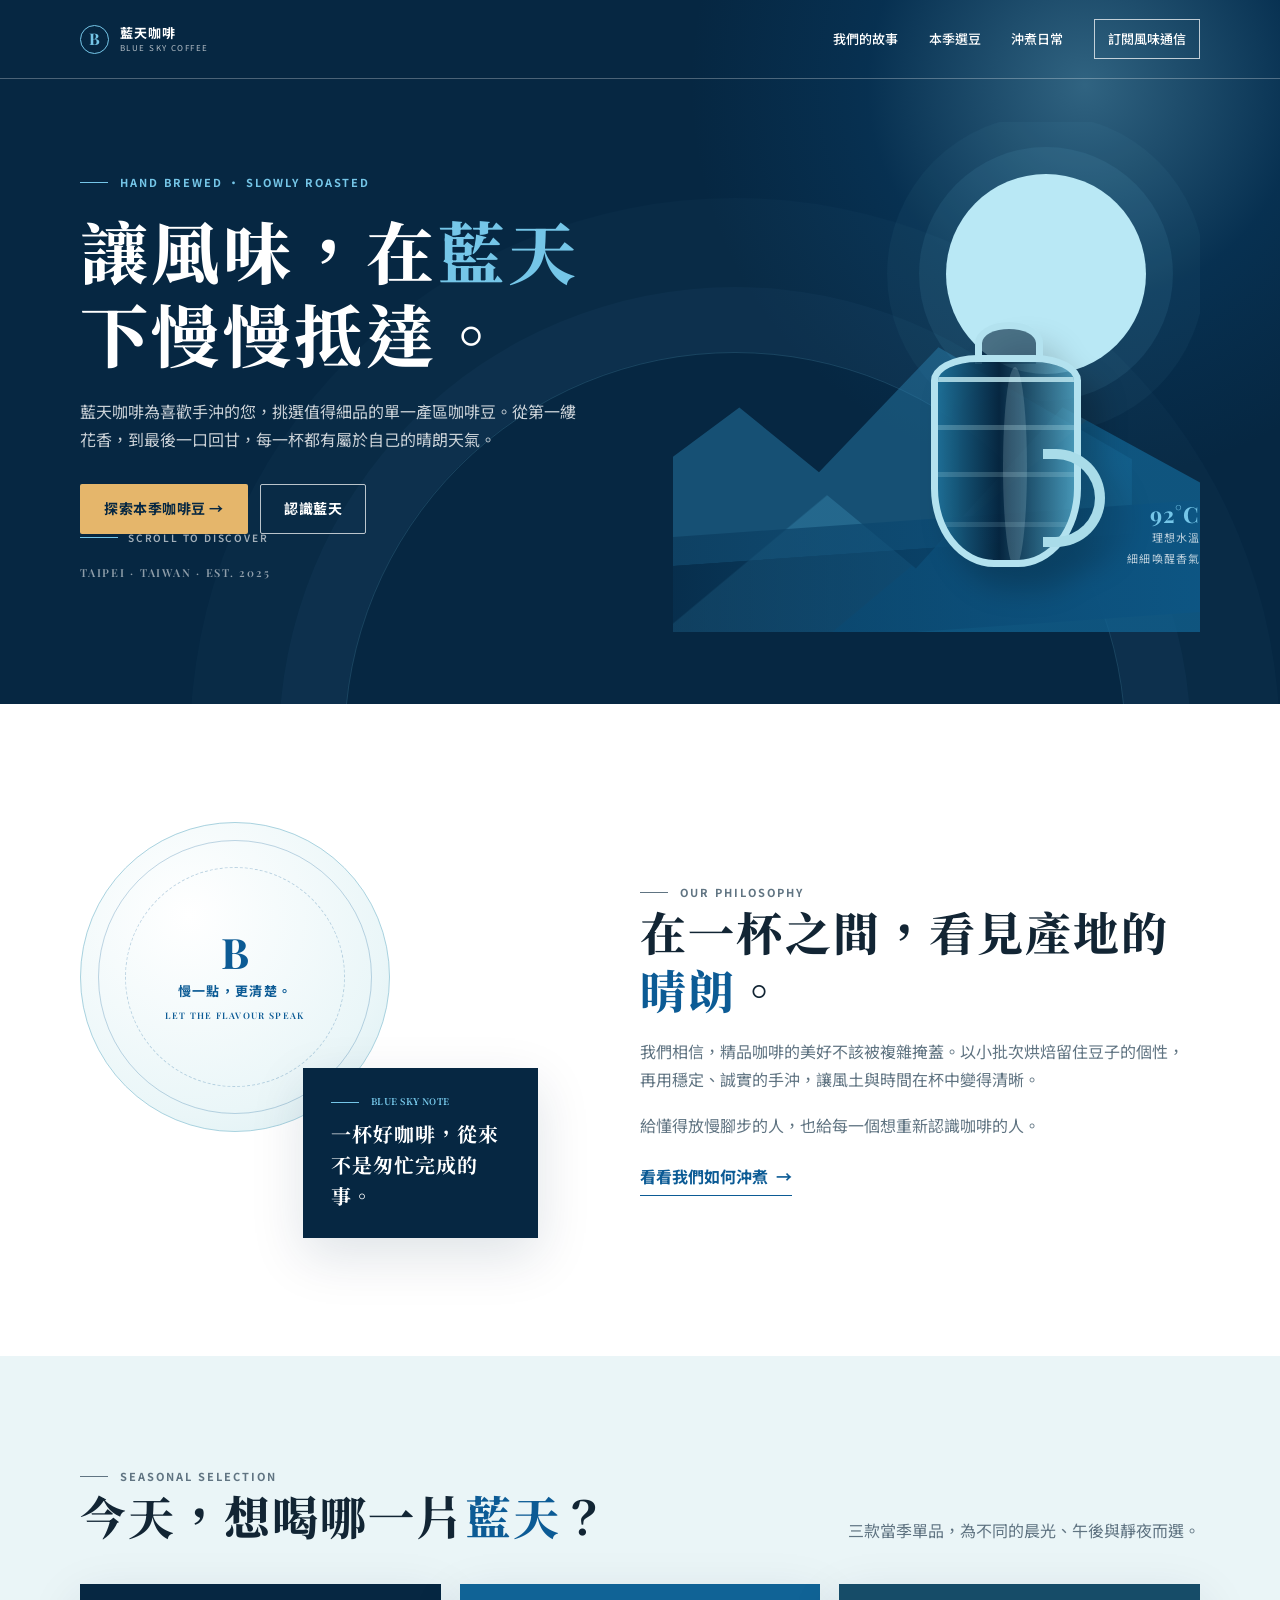
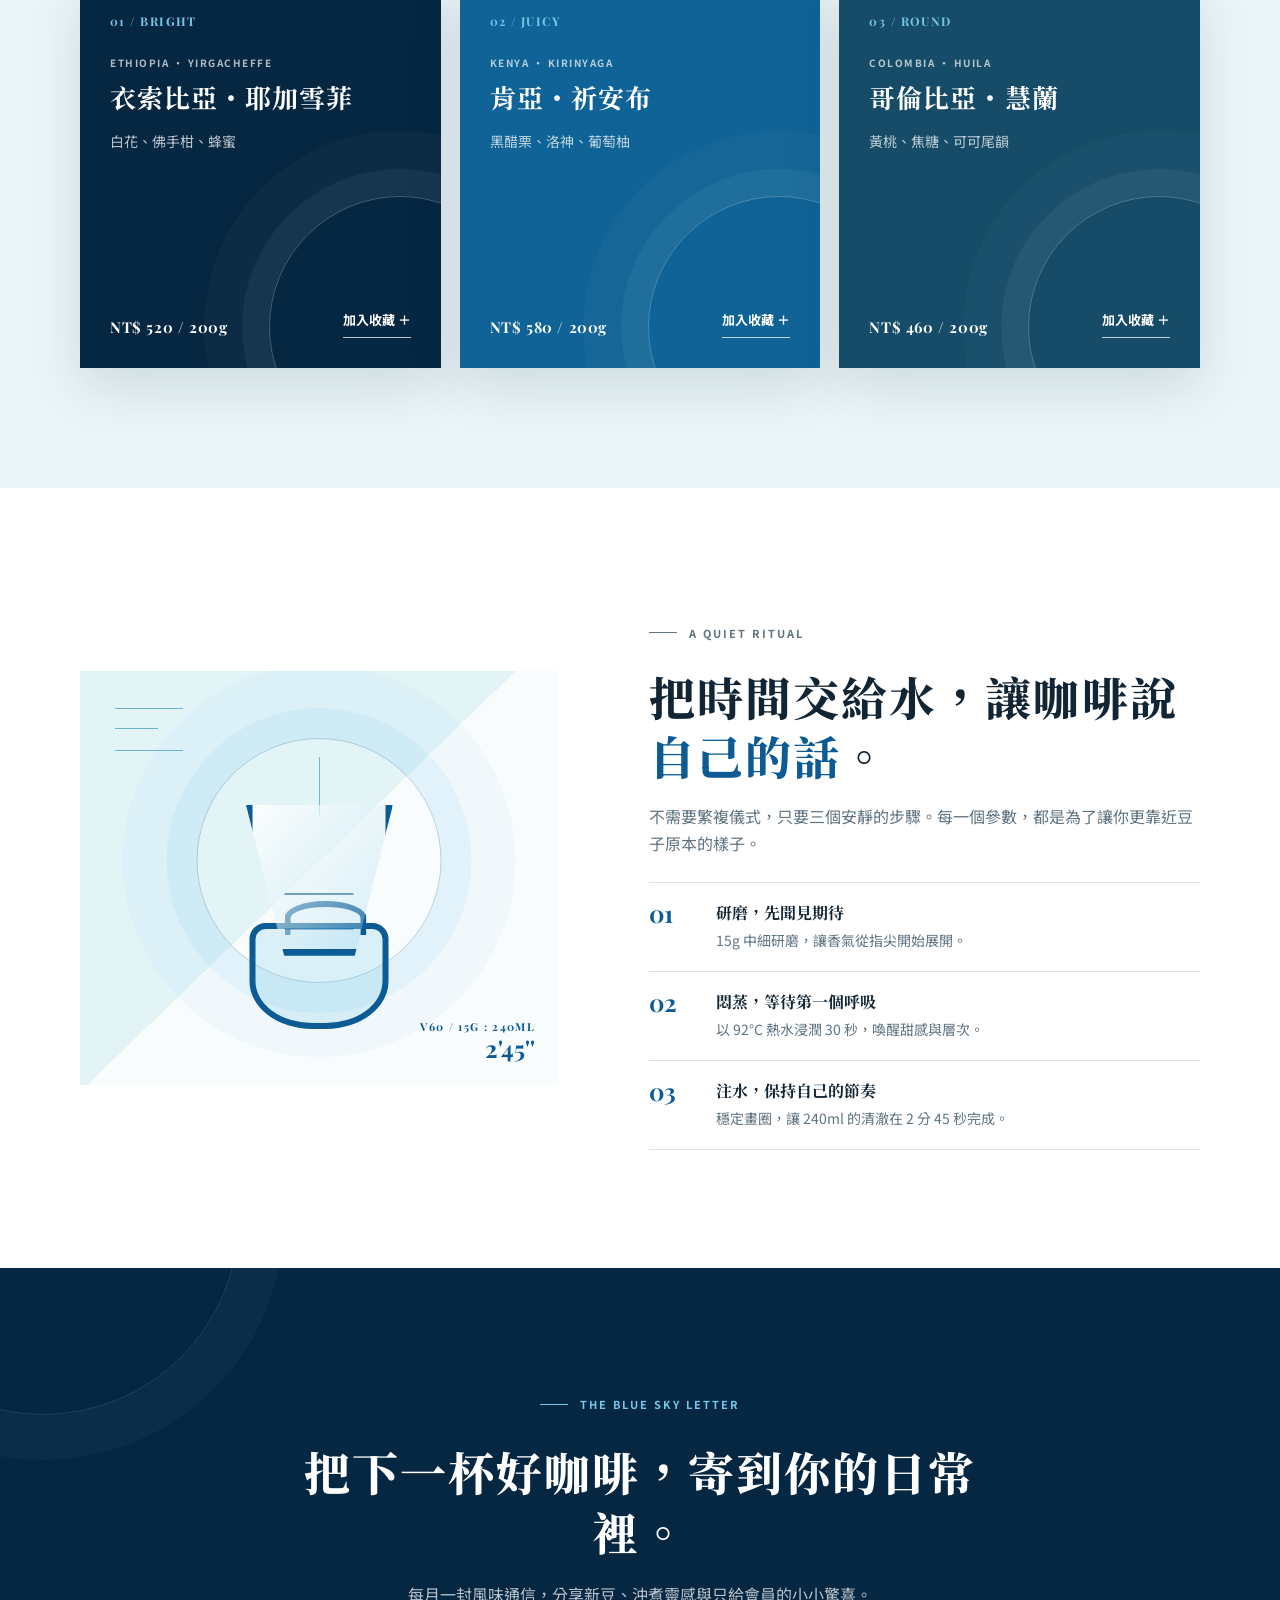
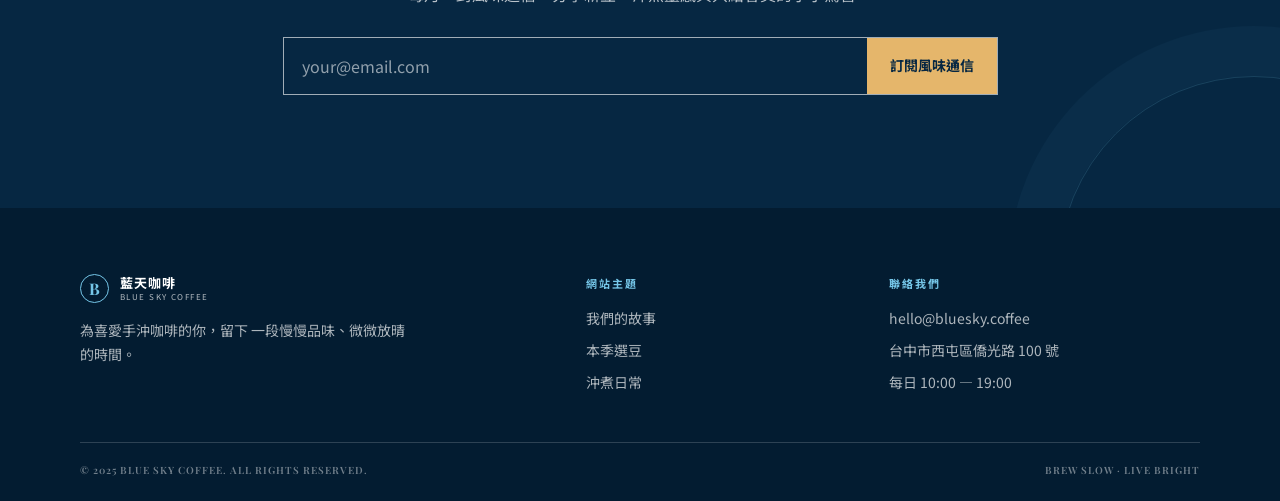
==== onepage/index.html @ 1602712c "Initial commit" ====
<!doctype html>
<html lang="zh-Hant">
<head>
  <meta charset="UTF-8">
  <meta name="viewport" content="width=device-width, initial-scale=1.0">
  <meta name="description" content="藍天咖啡，為手沖咖啡愛好者挑選當季精品咖啡豆，讓每一杯都清澈、明亮、值得細品。">
  <title>藍天咖啡｜讓風味，慢慢抵達</title>
  <link rel="preconnect" href="https://fonts.googleapis.com">
  <link rel="preconnect" href="https://fonts.gstatic.com" crossorigin>
  <link href="https://fonts.googleapis.com/css2?family=Noto+Sans+TC:wght@400;500;600;700&family=Noto+Serif+TC:wght@600;700;800;900&family=Playfair+Display:wght@600;700&display=swap" rel="stylesheet">
  <style>
    :root {
      --navy: #062742;
      --blue: #0c5b95;
      --sky: #75c6e8;
      --mist: #eaf5f7;
      --cream: #fbfaf6;
      --ink: #122534;
      --muted: #607482;
      --line: #d7e4e8;
      --sand: #e5b66b;
      --shadow: 0 18px 50px rgba(6, 39, 66, .13);
    }

    * { box-sizing: border-box; }
    html { scroll-behavior: smooth; }
    body {
      margin: 0;
      color: var(--ink);
      background: var(--cream);
      font: 16px/1.7 "Noto Sans TC", sans-serif;
      -webkit-font-smoothing: antialiased;
    }
    a { color: inherit; text-decoration: none; }
    button, input { font: inherit; }
    button { cursor: pointer; }
    .wrap { width: min(1120px, calc(100% - 48px)); margin: 0 auto; }
    .eyebrow {
      display: flex;
      align-items: center;
      gap: 12px;
      margin: 0 0 18px;
      color: var(--blue);
      font-size: 11px;
      font-weight: 700;
      letter-spacing: .18em;
    }
    .eyebrow::before { width: 28px; height: 1px; background: currentColor; content: ""; }
    .section-title {
      margin: 0;
      font: 800 clamp(30px, 4vw, 46px)/1.28 "Noto Serif TC", serif;
      letter-spacing: .045em;
    }
    .text-blue { color: var(--blue); }
    .button, .outline-link {
      display: inline-flex;
      min-height: 50px;
      align-items: center;
      justify-content: center;
      padding: 10px 23px;
      border: 1px solid transparent;
      border-radius: 2px;
      font-size: 14px;
      font-weight: 700;
      letter-spacing: .04em;
      transition: transform .25s ease, background-color .25s ease, color .25s ease, border-color .25s ease;
    }
    .button:hover, .outline-link:hover { transform: translateY(-2px); }
    .button--sand { color: var(--navy); background: var(--sand); }
    .button--sand:hover { background: #f1cb8b; }
    .button--dark { color: var(--navy); background: #fff; }
    .outline-link { border-color: rgba(255,255,255,.72); color: #fff; }
    .outline-link:hover { color: var(--navy); background: #fff; }
    :focus-visible { outline: 3px solid var(--sky); outline-offset: 4px; }

    /* Header & hero */
    .site-header { position: absolute; z-index: 20; top: 0; left: 0; width: 100%; border-bottom: 1px solid rgba(255,255,255,.28); }
    .nav { min-height: 78px; display: flex; align-items: center; justify-content: space-between; gap: 20px; }
    .brand { display: inline-flex; align-items: center; gap: 11px; color: #fff; }
    .brand-mark { width: 29px; height: 29px; display: grid; place-items: center; border: 1px solid var(--sky); border-radius: 50%; color: var(--sky); font: 700 16px/1 "Playfair Display", serif; }
    .brand-copy { display: grid; line-height: 1.05; }
    .brand-copy strong { font-size: 13px; letter-spacing: .08em; }
    .brand-copy small { margin-top: 4px; font-size: 8px; letter-spacing: .18em; opacity: .7; }
    .nav-links { display: flex; align-items: center; gap: clamp(16px, 2.4vw, 31px); }
    .nav-links a { position: relative; color: #fff; font-size: 13px; font-weight: 500; white-space: nowrap; }
    .nav-links a:not(.nav-cta)::after { position: absolute; right: 0; bottom: -5px; left: auto; width: 0; height: 1px; background: var(--sky); content: ""; transition: width .25s ease; }
    .nav-links a:not(.nav-cta):hover::after { right: auto; left: 0; width: 100%; }
    .nav-links .nav-cta { padding: 8px 13px; border: 1px solid rgba(255,255,255,.72); }
    .nav-links .nav-cta:hover { color: var(--navy); background: #fff; }
    .menu-toggle { display: none; width: 42px; height: 42px; border: 1px solid rgba(255,255,255,.7); color: #fff; background: transparent; font-size: 23px; line-height: 1; }

    .hero { position: relative; min-height: 704px; overflow: hidden; color: #fff; background: var(--navy); isolation: isolate; }
    .hero::before { position: absolute; z-index: -2; top: -320px; right: -210px; width: 810px; height: 810px; border-radius: 50%; background: radial-gradient(circle, rgba(117,198,232,.38), rgba(12,91,149,.18) 38%, transparent 69%); content: ""; }
    .hero::after { position: absolute; z-index: -1; right: 12%; bottom: -430px; width: 780px; height: 780px; border: 1px solid rgba(117,198,232,.18); border-radius: 50%; box-shadow: 0 0 0 65px rgba(117,198,232,.035), 0 0 0 154px rgba(117,198,232,.025); content: ""; }
    .hero-grid { min-height: 704px; display: grid; grid-template-columns: 1.02fr .98fr; gap: 45px; align-items: center; padding: 122px 0 72px; }
    .hero-copy { position: relative; z-index: 2; }
    .hero .eyebrow { color: var(--sky); }
    .hero h1 { max-width: 650px; margin: 0 0 23px; font: 800 clamp(42px, 5.5vw, 68px)/1.22 "Noto Serif TC", serif; letter-spacing: .05em; }
    .hero h1 span { color: var(--sky); }
    .hero-lede { max-width: 500px; margin: 0; color: rgba(255,255,255,.79); font-size: 16px; }
    .hero-actions { display: flex; flex-wrap: wrap; gap: 12px; margin-top: 31px; }
    .hero-note { margin: 31px 0 0; color: rgba(255,255,255,.55); font: 600 11px/1.5 "Playfair Display", serif; letter-spacing: .16em; }
    .scroll-cue { position: absolute; bottom: 35px; left: 0; display: flex; align-items: center; gap: 10px; color: rgba(255,255,255,.63); font-size: 10px; font-weight: 600; letter-spacing: .18em; }
    .scroll-cue::before { width: 38px; height: 1px; background: var(--sky); content: ""; }

    .hero-art { position: relative; align-self: stretch; min-height: 470px; overflow: hidden; }
    .hero-art .sun { position: absolute; top: 52px; right: 54px; width: clamp(138px, 18vw, 200px); aspect-ratio: 1; border-radius: 50%; background: #b9e8f5; box-shadow: 0 0 0 27px rgba(117,198,232,.09), 0 0 0 59px rgba(117,198,232,.045); }
    .mountain { position: absolute; right: -11%; bottom: 6px; width: 116%; height: 260px; transform: skewY(-9deg); transform-origin: right bottom; background: linear-gradient(146deg, transparent 0 27%, rgba(61,145,184,.36) 27.3% 48%, rgba(17,97,143,.77) 48.3%); clip-path: polygon(0 62%, 28% 20%, 44% 57%, 68% 4%, 100% 57%, 100% 100%, 0 100%); }
    .mountain--back { right: 13%; bottom: 98px; width: 108%; height: 220px; opacity: .46; transform: skewY(-4deg); background: #2a81ae; clip-path: polygon(0 84%, 31% 30%, 45% 62%, 66% 9%, 100% 66%, 100% 100%, 0 100%); }
    .horizon { position: absolute; right: -4%; bottom: 0; width: 116%; height: 112px; background: linear-gradient(90deg, rgba(7,45,75,.5), #0d5684); transform: skewY(-4deg); }
    .coffee-vessel { position: absolute; z-index: 4; right: 18%; bottom: 36px; width: 192px; height: 274px; filter: drop-shadow(18px 22px 14px rgba(0,0,0,.22)); }
    .vessel-neck { position: absolute; top: 0; left: 62px; width: 68px; height: 42px; border: 7px solid #b3e2ef; border-bottom: 0; border-radius: 50% 50% 0 0; background: rgba(6,39,66,.62); }
    .vessel-body { position: absolute; top: 33px; left: 18px; width: 150px; height: 212px; border: 7px solid #b3e2ef; border-radius: 31% 31% 42% 42% / 12% 12% 37% 37%; background: linear-gradient(90deg, rgba(30,112,151,.9), rgba(5,35,60,.9) 45%, rgba(83,167,198,.8)); overflow: hidden; }
    .vessel-body::before { position: absolute; top: 15px; left: 0; width: 100%; height: 5px; background: rgba(197,237,244,.8); box-shadow: 0 48px rgba(197,237,244,.25), 0 95px rgba(197,237,244,.18), 0 145px rgba(197,237,244,.13); content: ""; }
    .vessel-body::after { position: absolute; top: 5px; left: 48%; width: 24px; height: 200px; border-radius: 50%; background: rgba(218,247,251,.17); content: ""; }
    .vessel-handle { position: absolute; right: 0; bottom: 49px; width: 62px; height: 98px; border: 10px solid #a9dce9; border-left: 0; border-radius: 0 53px 53px 0; }
    .art-label { position: absolute; z-index: 5; right: 0; bottom: 64px; display: grid; gap: 3px; color: rgba(255,255,255,.73); font-size: 11px; letter-spacing: .1em; text-align: right; }
    .art-label strong { color: var(--sky); font: 700 22px/1 "Playfair Display", serif; }

    /* Story */
    .story { padding: 118px 0; background: #fff; }
    .story-grid { display: grid; grid-template-columns: .9fr 1.1fr; gap: clamp(45px, 8vw, 105px); align-items: center; }
    .story-visual { position: relative; min-height: 416px; }
    .seal { position: absolute; top: 0; left: 0; width: 310px; height: 310px; display: grid; place-items: center; border: 1px solid #a8d2df; border-radius: 50%; color: var(--blue); background: radial-gradient(circle at 35% 30%, #fff 0, #eaf6f8 68%, #d9edf1 100%); }
    .seal::before, .seal::after { position: absolute; border: 1px solid rgba(12,91,149,.25); border-radius: 50%; content: ""; }
    .seal::before { inset: 17px; }
    .seal::after { inset: 44px; border-style: dashed; }
    .seal-inner { position: relative; z-index: 1; display: grid; gap: 7px; text-align: center; }
    .seal-inner b { font: 700 42px/1 "Playfair Display", serif; }
    .seal-inner span { font-size: 13px; font-weight: 700; letter-spacing: .1em; }
    .seal-inner small { font: 600 9px/1.5 "Playfair Display", serif; letter-spacing: .15em; }
    .blue-note { position: absolute; right: 0; bottom: 0; width: 235px; padding: 27px 28px; color: #fff; background: var(--navy); box-shadow: var(--shadow); }
    .blue-note .eyebrow { margin-bottom: 9px; color: var(--sky); font-size: 9px; }
    .blue-note p { margin: 0; font: 700 20px/1.55 "Noto Serif TC", serif; letter-spacing: .05em; }
    .story-copy p { margin: 19px 0 0; color: var(--muted); }
    .inline-link { display: inline-flex; align-items: center; gap: 8px; margin-top: 24px; padding-bottom: 5px; border-bottom: 1px solid var(--blue); color: var(--blue); font-weight: 700; }
    .inline-link:hover { color: var(--navy); }

    /* Coffee collection */
    .coffee { padding: 111px 0 120px; background: var(--mist); }
    .section-heading { display: flex; align-items: end; justify-content: space-between; gap: 40px; margin-bottom: 39px; }
    .section-heading p { max-width: 370px; margin: 0; color: var(--muted); }
    .coffee-grid { display: grid; grid-template-columns: repeat(3, 1fr); gap: 19px; }
    .coffee-card { position: relative; min-height: 384px; display: flex; flex-direction: column; overflow: hidden; padding: 30px; color: #fff; background: var(--navy); box-shadow: var(--shadow); }
    .coffee-card:nth-child(2) { background: #106396; }
    .coffee-card:nth-child(3) { background: #164c68; }
    .coffee-card::after { position: absolute; right: -90px; bottom: -90px; width: 260px; height: 260px; border: 1px solid rgba(255,255,255,.24); border-radius: 50%; box-shadow: 0 0 0 27px rgba(255,255,255,.045), 0 0 0 65px rgba(255,255,255,.025); content: ""; }
    .card-top, .coffee-card h3, .flavour, .card-footer { position: relative; z-index: 1; }
    .card-top { color: var(--sky); font: 700 12px/1.3 "Playfair Display", serif; letter-spacing: .12em; }
    .origin { margin: 25px 0 8px; color: rgba(255,255,255,.69); font-size: 10px; font-weight: 700; letter-spacing: .15em; }
    .coffee-card h3 { margin: 0; font: 700 26px/1.38 "Noto Serif TC", serif; letter-spacing: .04em; }
    .flavour { margin: 15px 0 0; color: rgba(255,255,255,.73); font-size: 14px; }
    .card-footer { display: flex; align-items: end; justify-content: space-between; gap: 14px; margin-top: auto; }
    .price { font: 700 15px/1.3 "Playfair Display", serif; letter-spacing: .04em; }
    .save-coffee { padding: 0 0 5px; border: 0; border-bottom: 1px solid rgba(255,255,255,.72); color: #fff; background: transparent; font-size: 13px; font-weight: 700; white-space: nowrap; transition: color .2s, border-color .2s; }
    .save-coffee:hover { border-color: var(--sand); color: var(--sand); }

    /* Brew */
    .brew { padding: 118px 0; background: #fff; }
    .brew-grid { display: grid; grid-template-columns: .93fr 1.07fr; gap: clamp(42px, 8vw, 90px); align-items: center; }
    .brew-art { position: relative; height: 414px; overflow: hidden; background: linear-gradient(136deg, #e3f4f7 0 48%, #f8fcfc 48% 100%); }
    .brew-art::before { position: absolute; top: 37px; left: 35px; width: 68px; height: 41px; border-top: 1px solid #6cb4ce; border-bottom: 1px solid #6cb4ce; content: ""; }
    .brew-art::after { position: absolute; top: 57px; left: 35px; width: 43px; border-top: 1px solid #6cb4ce; content: ""; }
    .water-rings { position: absolute; top: 67px; left: 50%; width: 245px; height: 245px; border: 1px solid rgba(12,91,149,.27); border-radius: 50%; transform: translateX(-50%); box-shadow: 0 0 0 30px rgba(117,198,232,.12), 0 0 0 74px rgba(117,198,232,.065); }
    .water-rings::before { position: absolute; top: 18px; left: 50%; width: 1px; height: 58px; background: #6bb8d1; content: ""; transform: translateX(-50%); }
    .dripper { position: absolute; z-index: 2; top: 134px; left: 50%; width: 147px; height: 151px; border: 7px solid var(--blue); border-top: 0; background: linear-gradient(130deg, rgba(255,255,255,.85), rgba(117,198,232,.25)); clip-path: polygon(0 0, 100% 0, 74% 100%, 26% 100%); transform: translateX(-50%); }
    .dripper::after { position: absolute; right: 32px; bottom: 19px; left: 32px; height: 33px; border-top: 2px solid rgba(12,91,149,.55); border-bottom: 2px solid rgba(12,91,149,.35); content: ""; }
    .carafe { position: absolute; z-index: 1; bottom: 56px; left: 50%; width: 139px; height: 106px; border: 6px solid var(--blue); border-radius: 16px 16px 45% 45%; background: rgba(117,198,232,.23); transform: translateX(-50%); }
    .carafe::before { position: absolute; top: -28px; left: 29px; width: 70px; height: 28px; border: 6px solid var(--blue); border-bottom: 0; border-radius: 50% 50% 0 0; content: ""; }
    .brew-caption { position: absolute; right: 24px; bottom: 19px; color: var(--blue); text-align: right; }
    .brew-caption span { display: block; font: 700 11px/1.5 "Playfair Display", serif; letter-spacing: .12em; }
    .brew-caption strong { font: 700 24px/1.1 "Playfair Display", serif; }
    .brew-copy > p { margin: 18px 0 25px; color: var(--muted); }
    .brew-steps { border-top: 1px solid var(--line); }
    .brew-step { display: grid; grid-template-columns: 52px 1fr; gap: 15px; padding: 18px 0; border-bottom: 1px solid var(--line); }
    .step-number { color: var(--blue); font: 700 24px/1 "Playfair Display", serif; }
    .brew-step h3 { margin: 0; font: 700 16px/1.5 "Noto Serif TC", serif; }
    .brew-step p { margin: 4px 0 0; color: var(--muted); font-size: 14px; }

    /* Subscribe and footer */
    .visit { position: relative; overflow: hidden; padding: 108px 0 113px; color: #fff; text-align: center; background: var(--navy); }
    .visit::before, .visit::after { position: absolute; width: 390px; height: 390px; border: 1px solid rgba(117,198,232,.17); border-radius: 50%; content: ""; }
    .visit::before { top: -245px; left: -153px; box-shadow: 0 0 0 45px rgba(117,198,232,.035); }
    .visit::after { right: -170px; bottom: -260px; box-shadow: 0 0 0 50px rgba(117,198,232,.035); }
    .visit .wrap { position: relative; z-index: 1; max-width: 715px; }
    .visit .eyebrow { justify-content: center; color: var(--sky); }
    .visit h2 { margin: 0; font: 800 clamp(30px, 4vw, 46px)/1.3 "Noto Serif TC", serif; letter-spacing: .045em; }
    .visit p { max-width: 510px; margin: 19px auto 29px; color: rgba(255,255,255,.72); }
    .subscribe-form { display: flex; min-height: 58px; border: 1px solid rgba(255,255,255,.62); }
    .subscribe-form input { min-width: 0; flex: 1; padding: 0 18px; border: 0; color: #fff; outline: none; background: transparent; }
    .subscribe-form input::placeholder { color: rgba(255,255,255,.56); }
    .subscribe-form button { padding: 0 23px; border: 0; color: var(--navy); background: var(--sand); font-size: 14px; font-weight: 700; white-space: nowrap; transition: background .2s; }
    .subscribe-form button:hover { background: #f1cb8b; }
    .site-footer { padding: 66px 0 23px; color: rgba(255,255,255,.68); background: #031c31; }
    .footer-grid { display: grid; grid-template-columns: 1.45fr .8fr 1fr; gap: 55px; padding-bottom: 48px; }
    .footer-brand .brand { margin-bottom: 16px; }
    .footer-brand p { max-width: 330px; margin: 0; font-size: 14px; }
    .footer-title { margin: 0 0 14px; color: var(--sky); font-size: 11px; font-weight: 700; letter-spacing: .18em; }
    .footer-links { display: grid; gap: 8px; font-size: 14px; }
    .footer-links a:hover { color: var(--sky); }
    .footer-links address { font-style: normal; }
    .footer-bottom { display: flex; justify-content: space-between; gap: 20px; padding-top: 20px; border-top: 1px solid rgba(255,255,255,.17); color: rgba(255,255,255,.44); font: 600 10px/1.5 "Playfair Display", serif; letter-spacing: .1em; }

    .toast { position: fixed; z-index: 50; right: 22px; bottom: 22px; max-width: min(370px, calc(100vw - 44px)); padding: 14px 18px; border-left: 3px solid var(--sand); color: #fff; background: var(--navy); box-shadow: var(--shadow); font-size: 14px; opacity: 0; pointer-events: none; transform: translateY(12px); transition: opacity .25s ease, transform .25s ease; }
    .toast.show { opacity: 1; transform: translateY(0); }
    .reveal { opacity: 0; transform: translateY(18px); transition: opacity .65s ease, transform .65s ease; }
    .reveal.visible { opacity: 1; transform: translateY(0); }

    @media (max-width: 820px) {
      .menu-toggle { display: grid; place-items: center; }
      .nav { position: relative; }
      .nav-links { position: absolute; top: 78px; right: -24px; left: -24px; max-height: 0; display: grid; gap: 0; overflow: hidden; background: #05233c; transition: max-height .35s ease; }
      .nav-links.open { max-height: 300px; border-top: 1px solid rgba(255,255,255,.16); }
      .nav-links a { display: block; padding: 13px 24px; }
      .nav-links .nav-cta { margin: 5px 24px 15px; padding: 10px 13px; text-align: center; }
      .hero { min-height: 710px; }
      .hero-grid { min-height: 710px; grid-template-columns: 1fr; gap: 0; padding: 118px 0 43px; }
      .hero-art { min-height: 276px; margin-top: -9px; }
      .hero-art .sun { top: 19px; right: 20%; width: 130px; }
      .mountain { height: 180px; }
      .mountain--back { bottom: 69px; height: 150px; }
      .coffee-vessel { right: 17%; bottom: -12px; transform: scale(.72); transform-origin: bottom right; }
      .art-label { display: none; }
      .scroll-cue { display: none; }
      .story-grid, .brew-grid { grid-template-columns: 1fr; }
      .story-visual { max-width: 525px; width: 100%; min-height: 400px; }
      .coffee-grid { grid-template-columns: repeat(2, 1fr); }
      .coffee-card:nth-child(3) { grid-column: span 2; }
      .footer-grid { grid-template-columns: 1fr 1fr; }
      .footer-brand { grid-column: 1 / -1; }
    }
    @media (max-width: 560px) {
      .wrap { width: calc(100% - 34px); }
      .nav-links { right: -17px; left: -17px; }
      .hero { min-height: 680px; }
      .hero-grid { min-height: 680px; padding-top: 106px; }
      .hero h1 { font-size: 40px; }
      .hero-lede { font-size: 14px; }
      .hero-actions { gap: 9px; margin-top: 24px; }
      .hero-actions .button, .hero-actions .outline-link { min-height: 46px; padding: 8px 15px; font-size: 13px; }
      .hero-note { margin-top: 21px; }
      .hero-art { min-height: 219px; }
      .hero-art .sun { width: 92px; }
      .coffee-vessel { right: 5%; bottom: -48px; transform: scale(.57); }
      .story, .coffee, .brew { padding: 76px 0; }
      .seal { width: 245px; height: 245px; }
      .seal-inner b { font-size: 35px; }
      .story-visual { min-height: 347px; }
      .blue-note { width: 185px; padding: 20px; }
      .blue-note p { font-size: 16px; }
      .section-heading { display: block; margin-bottom: 28px; }
      .section-heading p { margin-top: 14px; font-size: 14px; }
      .coffee-grid { grid-template-columns: 1fr; }
      .coffee-card, .coffee-card:nth-child(3) { min-height: 330px; grid-column: auto; }
      .coffee-card { padding: 25px; }
      .brew-art { height: 310px; }
      .water-rings { top: 45px; width: 178px; height: 178px; box-shadow: 0 0 0 23px rgba(117,198,232,.12), 0 0 0 53px rgba(117,198,232,.065); }
      .dripper { top: 95px; transform: translateX(-50%) scale(.75); }
      .carafe { bottom: 37px; transform: translateX(-50%) scale(.75); }
      .visit { padding: 76px 0; }
      .subscribe-form { display: grid; gap: 0; border: 0; }
      .subscribe-form input { min-height: 54px; border: 1px solid rgba(255,255,255,.62); }
      .subscribe-form button { min-height: 54px; margin-top: 10px; }
      .footer-grid { grid-template-columns: 1fr; gap: 33px; }
      .footer-brand { grid-column: auto; }
      .footer-bottom { display: grid; gap: 8px; }
    }
    @media (prefers-reduced-motion: reduce) {
      html { scroll-behavior: auto; }
      *, *::before, *::after { transition-duration: .01ms !important; animation-duration: .01ms !important; animation-iteration-count: 1 !important; }
      .reveal { opacity: 1; transform: none; }
    }
  </style>
</head>
<body>
  <header class="site-header" id="top">
    <nav class="nav wrap" aria-label="主要導覽">
      <a class="brand" href="#top" aria-label="回到藍天咖啡首頁">
        <span class="brand-mark" aria-hidden="true">B</span>
        <span class="brand-copy"><strong>藍天咖啡</strong><small>BLUE SKY COFFEE</small></span>
      </a>
      <button class="menu-toggle" type="button" aria-controls="navLinks" aria-expanded="false" aria-label="開啟導覽選單">☰</button>
      <div class="nav-links" id="navLinks">
        <a href="#story">我們的故事</a>
        <a href="#coffee">本季選豆</a>
        <a href="#brew">沖煮日常</a>
        <a class="nav-cta" href="#visit">訂閱風味通信</a>
      </div>
    </nav>
  </header>

  <main>
    <section class="hero" aria-labelledby="heroTitle">
      <div class="wrap hero-grid">
        <div class="hero-copy">
          <p class="eyebrow">HAND BREWED · SLOWLY ROASTED</p>
          <h1 id="heroTitle">讓風味，在<span>藍天</span>下慢慢抵達。</h1>
          <p class="hero-lede">藍天咖啡為喜歡手沖的您，挑選值得細品的單一產區咖啡豆。從第一縷花香，到最後一口回甘，每一杯都有屬於自己的晴朗天氣。</p>
          <div class="hero-actions">
            <a class="button button--sand" href="#coffee">探索本季咖啡豆 →</a>
            <a class="outline-link" href="#story">認識藍天</a>
          </div>
          <p class="hero-note">TAIPEI · TAIWAN · EST. 2025</p>
          <span class="scroll-cue">SCROLL TO DISCOVER</span>
        </div>
        <div class="hero-art" aria-hidden="true">
          <div class="sun"></div>
          <div class="mountain mountain--back"></div>
          <div class="mountain"></div>
          <div class="horizon"></div>
          <div class="coffee-vessel"><div class="vessel-neck"></div><div class="vessel-body"></div><div class="vessel-handle"></div></div>
          <div class="art-label"><strong>92°C</strong><span>理想水溫</span><span>細細喚醒香氣</span></div>
        </div>
      </div>
    </section>

    <section class="story" id="story" aria-labelledby="storyTitle">
      <div class="wrap story-grid">
        <div class="story-visual reveal" aria-hidden="true">
          <div class="seal"><div class="seal-inner"><b>B</b><span>慢一點，更清楚。</span><small>LET THE FLAVOUR SPEAK</small></div></div>
          <aside class="blue-note"><p class="eyebrow">BLUE SKY NOTE</p><p>一杯好咖啡，從來不是匆忙完成的事。</p></aside>
        </div>
        <div class="story-copy reveal">
          <p class="eyebrow">OUR PHILOSOPHY</p>
          <h2 class="section-title" id="storyTitle">在一杯之間，看見產地的<span class="text-blue">晴朗</span>。</h2>
          <p>我們相信，精品咖啡的美好不該被複雜掩蓋。以小批次烘焙留住豆子的個性，再用穩定、誠實的手沖，讓風土與時間在杯中變得清晰。</p>
          <p>給懂得放慢腳步的人，也給每一個想重新認識咖啡的人。</p>
          <a class="inline-link" href="#brew">看看我們如何沖煮 <span aria-hidden="true">→</span></a>
        </div>
      </div>
    </section>

    <section class="coffee" id="coffee" aria-labelledby="coffeeTitle">
      <div class="wrap">
        <div class="section-heading reveal">
          <div><p class="eyebrow">SEASONAL SELECTION</p><h2 class="section-title" id="coffeeTitle">今天，想喝哪一片<span class="text-blue">藍天</span>？</h2></div>
          <p>三款當季單品，為不同的晨光、午後與靜夜而選。</p>
        </div>
        <div class="coffee-grid">
          <article class="coffee-card reveal">
            <div class="card-top">01 / BRIGHT</div><p class="origin">ETHIOPIA · YIRGACHEFFE</p><h3>衣索比亞・耶加雪菲</h3><p class="flavour">白花、佛手柑、蜂蜜</p>
            <div class="card-footer"><span class="price">NT$ 520 / 200g</span><button class="save-coffee" type="button" data-coffee="衣索比亞・耶加雪菲">加入收藏 ＋</button></div>
          </article>
          <article class="coffee-card reveal">
            <div class="card-top">02 / JUICY</div><p class="origin">KENYA · KIRINYAGA</p><h3>肯亞・祈安布</h3><p class="flavour">黑醋栗、洛神、葡萄柚</p>
            <div class="card-footer"><span class="price">NT$ 580 / 200g</span><button class="save-coffee" type="button" data-coffee="肯亞・祈安布">加入收藏 ＋</button></div>
          </article>
          <article class="coffee-card reveal">
            <div class="card-top">03 / ROUND</div><p class="origin">COLOMBIA · HUILA</p><h3>哥倫比亞・慧蘭</h3><p class="flavour">黃桃、焦糖、可可尾韻</p>
            <div class="card-footer"><span class="price">NT$ 460 / 200g</span><button class="save-coffee" type="button" data-coffee="哥倫比亞・慧蘭">加入收藏 ＋</button></div>
          </article>
        </div>
      </div>
    </section>

    <section class="brew" id="brew" aria-labelledby="brewTitle">
      <div class="wrap brew-grid">
        <div class="brew-art reveal" aria-hidden="true"><div class="water-rings"></div><div class="dripper"></div><div class="carafe"></div><div class="brew-caption"><span>V60 / 15G : 240ML</span><strong>2'45''</strong></div></div>
        <div class="brew-copy reveal">
          <p class="eyebrow">A QUIET RITUAL</p>
          <h2 class="section-title" id="brewTitle">把時間交給水，讓咖啡說<span class="text-blue">自己的話</span>。</h2>
          <p>不需要繁複儀式，只要三個安靜的步驟。每一個參數，都是為了讓你更靠近豆子原本的樣子。</p>
          <div class="brew-steps">
            <div class="brew-step"><span class="step-number">01</span><div><h3>研磨，先聞見期待</h3><p>15g 中細研磨，讓香氣從指尖開始展開。</p></div></div>
            <div class="brew-step"><span class="step-number">02</span><div><h3>悶蒸，等待第一個呼吸</h3><p>以 92°C 熱水浸潤 30 秒，喚醒甜感與層次。</p></div></div>
            <div class="brew-step"><span class="step-number">03</span><div><h3>注水，保持自己的節奏</h3><p>穩定畫圈，讓 240ml 的清澈在 2 分 45 秒完成。</p></div></div>
          </div>
        </div>
      </div>
    </section>

    <section class="visit" id="visit" aria-labelledby="visitTitle">
      <div class="wrap reveal">
        <p class="eyebrow">THE BLUE SKY LETTER</p>
        <h2 id="visitTitle">把下一杯好咖啡，寄到你的日常裡。</h2>
        <p>每月一封風味通信，分享新豆、沖煮靈感與只給會員的小小驚喜。</p>
        <form class="subscribe-form" id="subscribeForm">
          <input type="email" aria-label="電子郵件地址" placeholder="your@email.com" required>
          <button type="submit">訂閱風味通信</button>
        </form>
      </div>
    </section>
  </main>

  <footer class="site-footer">
    <div class="wrap footer-grid">
      <div class="footer-brand"><a class="brand" href="#top" aria-label="回到藍天咖啡首頁"><span class="brand-mark" aria-hidden="true">B</span><span class="brand-copy"><strong>藍天咖啡</strong><small>BLUE SKY COFFEE</small></span></a><p>為喜愛手沖咖啡的你，留下 一段慢慢品味、微微放晴的時間。</p></div>
      <div><p class="footer-title">網站主題</p><div class="footer-links"><a href="#story">我們的故事</a><a href="#coffee">本季選豆</a><a href="#brew">沖煮日常</a></div></div>
      <div><p class="footer-title">聯絡我們</p><div class="footer-links"><a href="mailto:hello@bluesky.coffee">hello@bluesky.coffee</a><address>台中市西屯區僑光路 100 號</address><span>每日 10:00 — 19:00</span></div></div>
    </div>
    <div class="wrap footer-bottom"><span>© 2025 BLUE SKY COFFEE. ALL RIGHTS RESERVED.</span><span>BREW SLOW · LIVE BRIGHT</span></div>
  </footer>
  <div class="toast" role="status" aria-live="polite"></div>

  <script>
    (() => {
      const menuButton = document.querySelector('.menu-toggle');
      const navLinks = document.querySelector('.nav-links');
      const toast = document.querySelector('.toast');
      let toastTimer;

      const closeMenu = () => {
        navLinks.classList.remove('open');
        menuButton.setAttribute('aria-expanded', 'false');
        menuButton.setAttribute('aria-label', '開啟導覽選單');
        menuButton.textContent = '☰';
      };
      menuButton.addEventListener('click', () => {
        const opening = !navLinks.classList.contains('open');
        navLinks.classList.toggle('open', opening);
        menuButton.setAttribute('aria-expanded', String(opening));
        menuButton.setAttribute('aria-label', opening ? '關閉導覽選單' : '開啟導覽選單');
        menuButton.textContent = opening ? '×' : '☰';
      });
      navLinks.querySelectorAll('a').forEach(link => link.addEventListener('click', closeMenu));

      const showToast = message => {
        clearTimeout(toastTimer);
        toast.textContent = message;
        toast.classList.add('show');
        toastTimer = setTimeout(() => toast.classList.remove('show'), 2600);
      };
      document.querySelectorAll('[data-coffee]').forEach(button => {
        button.addEventListener('click', () => showToast(`已將「${button.dataset.coffee}」加入你的收藏。`));
      });
      document.querySelector('#subscribeForm').addEventListener('submit', event => {
        event.preventDefault();
        event.currentTarget.reset();
        showToast('謝謝訂閱，下一封晴朗的風味通信即將寄出。');
      });

      const revealItems = document.querySelectorAll('.reveal');
      const reducedMotion = window.matchMedia('(prefers-reduced-motion: reduce)').matches;
      if (!('IntersectionObserver' in window) || reducedMotion) {
        revealItems.forEach(item => item.classList.add('visible'));
      } else {
        const observer = new IntersectionObserver(entries => {
          entries.forEach(entry => {
            if (entry.isIntersecting) {
              entry.target.classList.add('visible');
              observer.unobserve(entry.target);
            }
          });
        }, { threshold: .12 });
        revealItems.forEach(item => observer.observe(item));
      }
    })();
  </script>
</body>
</html>
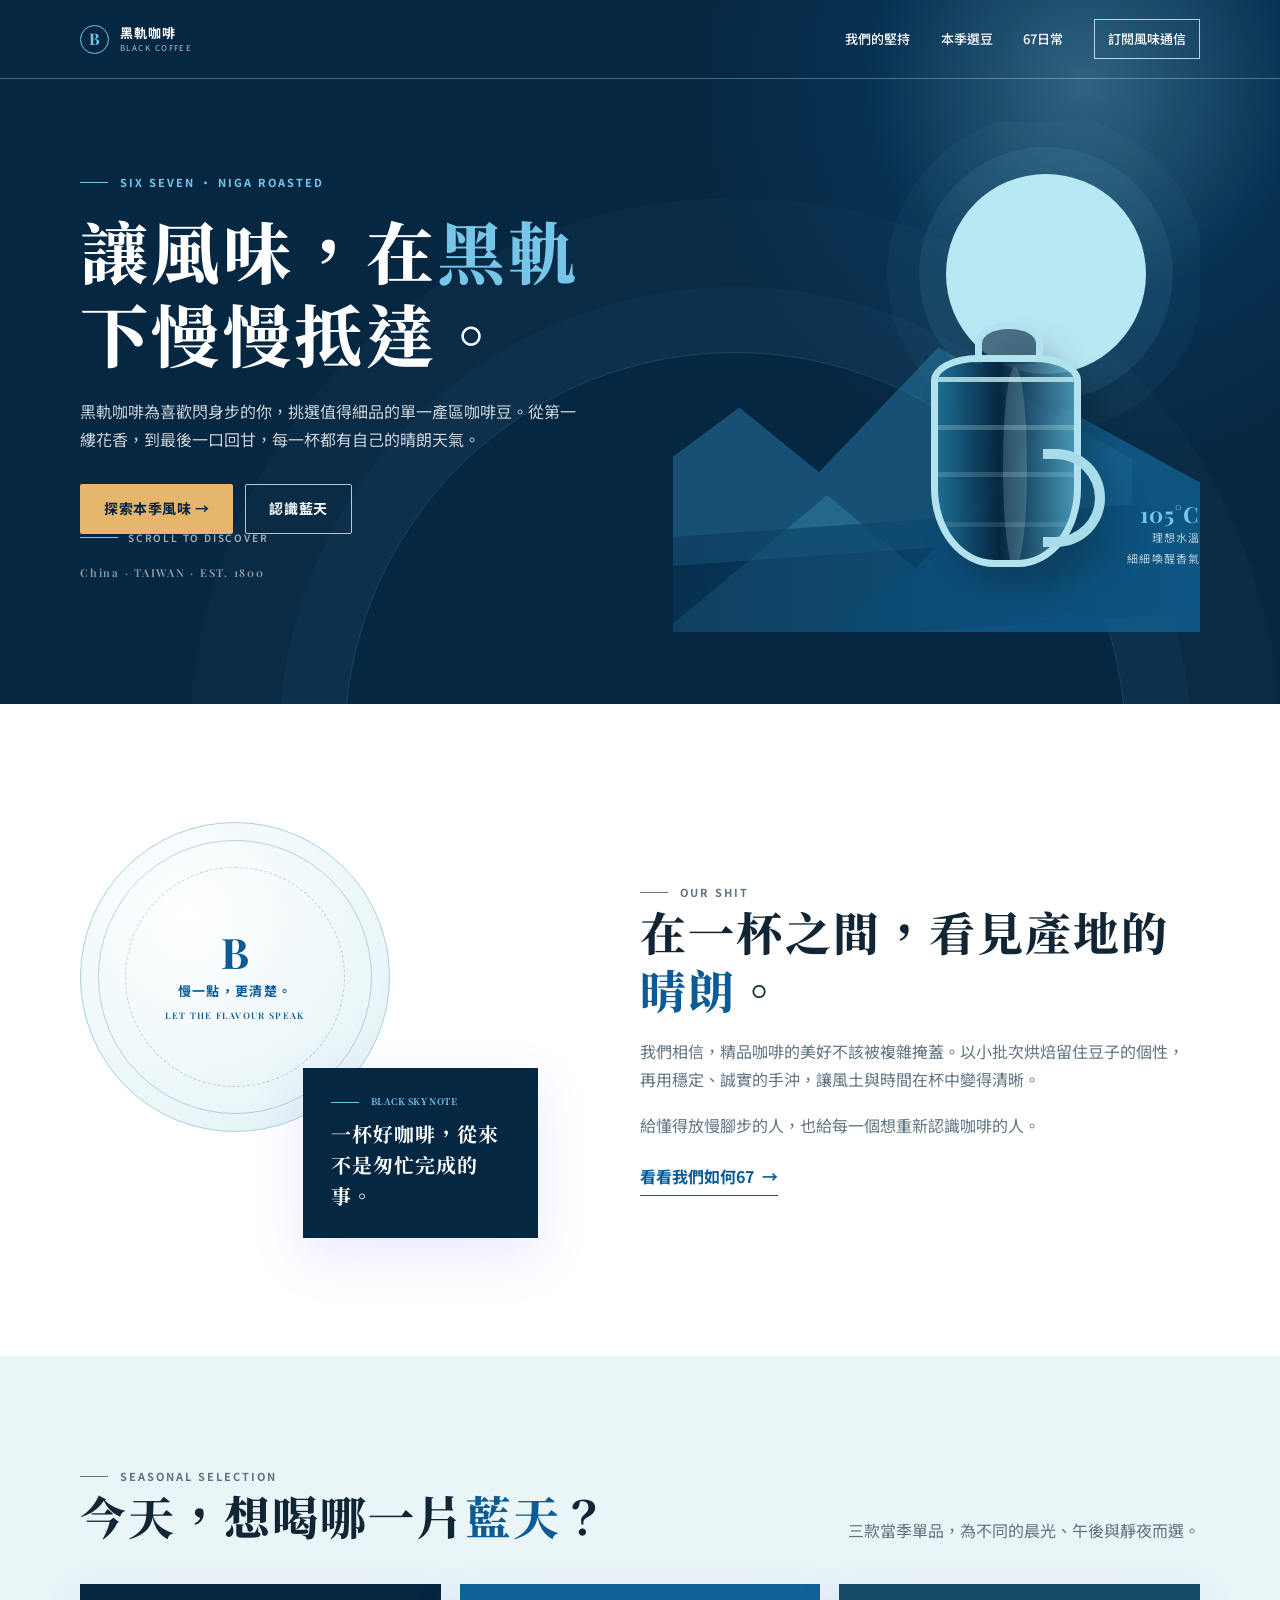
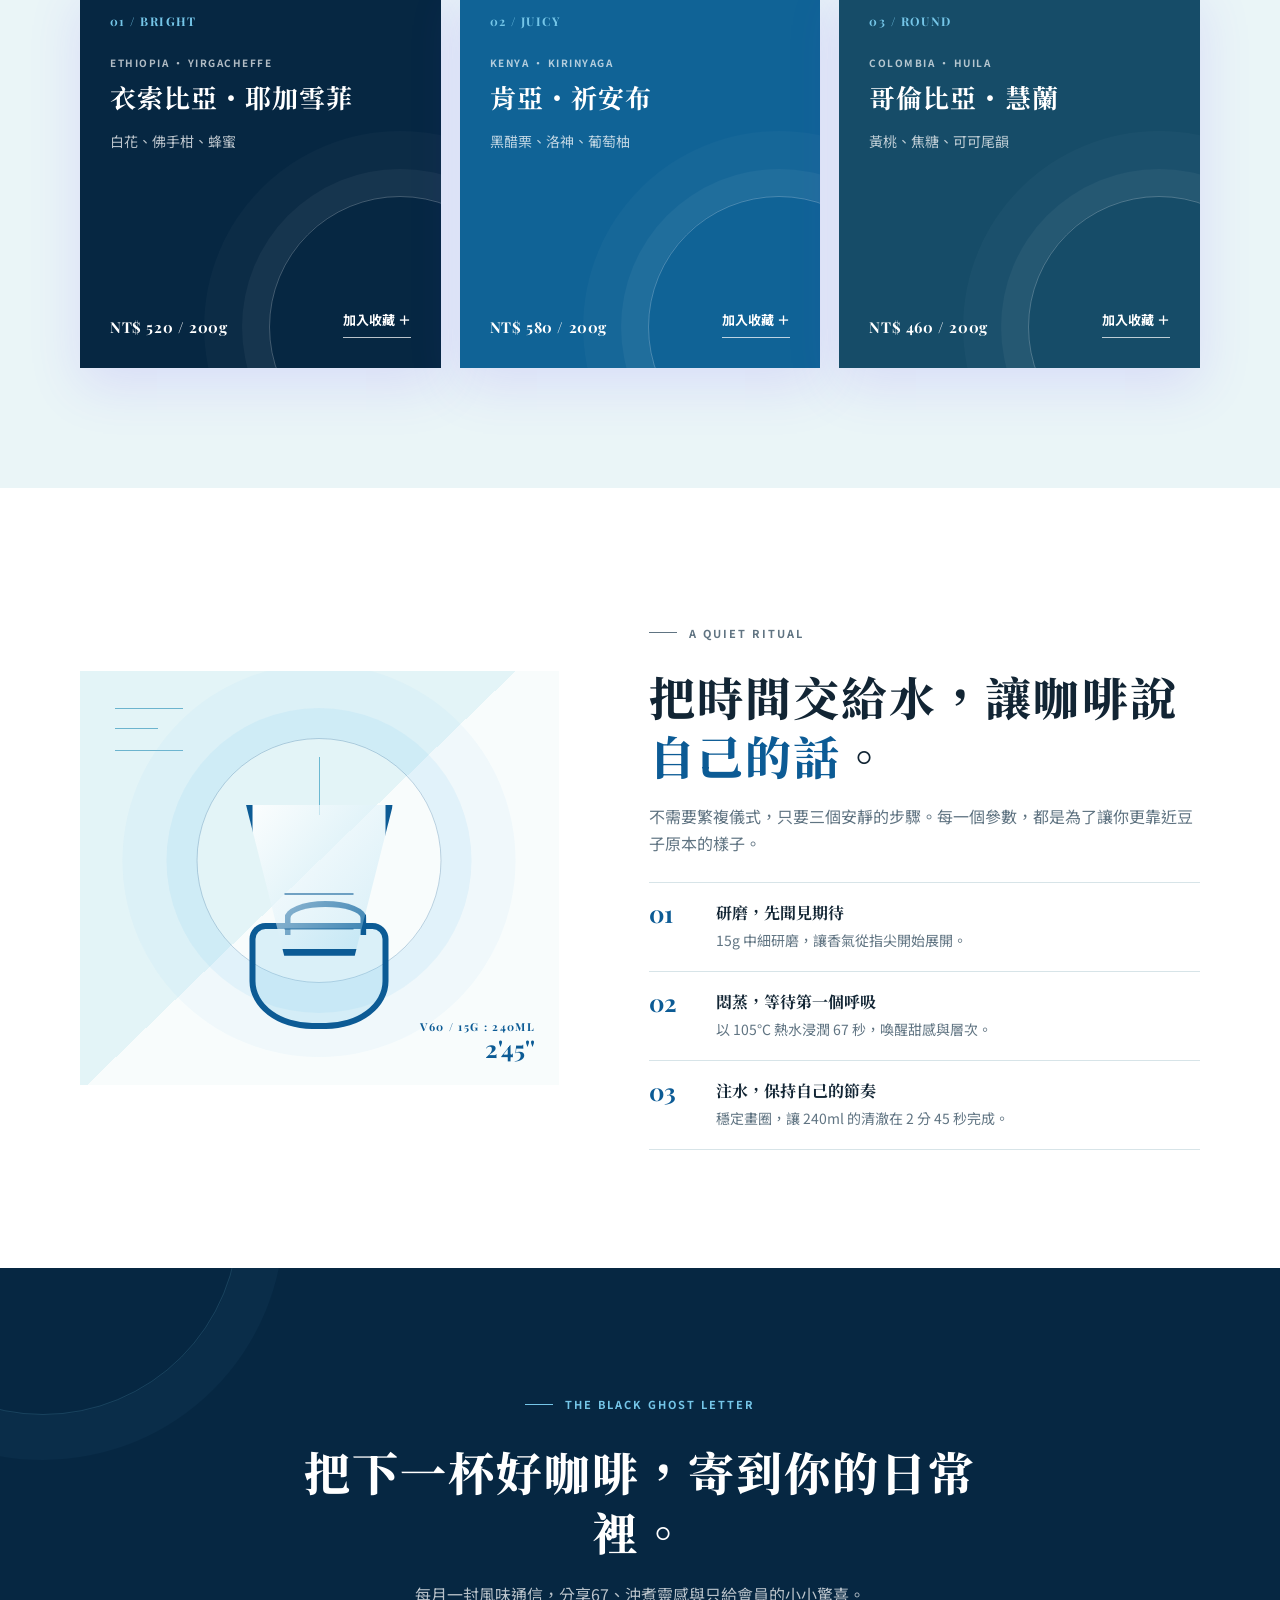
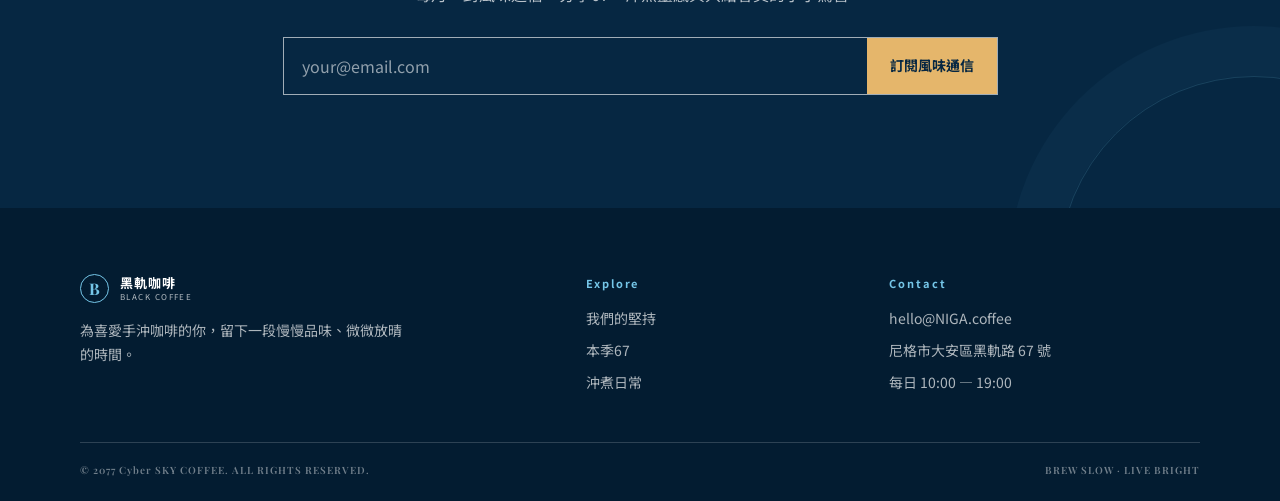
==== commit 4404a152: "11515133" ====
--- a/onepage/index.html
+++ b/onepage/index.html
@@ -3,8 +3,8 @@
 <head>
   <meta charset="UTF-8">
   <meta name="viewport" content="width=device-width, initial-scale=1.0">
-  <meta name="description" content="藍天咖啡，為手沖咖啡愛好者挑選當季精品咖啡豆，讓每一杯都清澈、明亮、值得細品。">
-  <title>藍天咖啡｜讓風味，慢慢抵達</title>
+  <meta name="description" content="黑軌咖啡，為手沖咖啡愛好者挑選當季精品咖啡豆，讓每一杯都清澈、明亮、值得細品。">
+  <title>黑軌咖啡｜讓風味，慢慢抵達</title>
   <link rel="preconnect" href="https://fonts.googleapis.com">
   <link rel="preconnect" href="https://fonts.gstatic.com" crossorigin>
   <link href="https://fonts.googleapis.com/css2?family=Noto+Sans+TC:wght@400;500;600;700&family=Noto+Serif+TC:wght@600;700;800;900&family=Playfair+Display:wght@600;700&display=swap" rel="stylesheet">
@@ -19,7 +19,7 @@
       --muted: #607482;
       --line: #d7e4e8;
       --sand: #e5b66b;
-      --shadow: 0 18px 50px rgba(6, 39, 66, .13);
+      --shadow: 0 18px 50px rgba(97, 62, 255, 0.13);
     }
 
     * { box-sizing: border-box; }
@@ -277,13 +277,13 @@
     <nav class="nav wrap" aria-label="主要導覽">
       <a class="brand" href="#top" aria-label="回到藍天咖啡首頁">
         <span class="brand-mark" aria-hidden="true">B</span>
-        <span class="brand-copy"><strong>藍天咖啡</strong><small>BLUE SKY COFFEE</small></span>
+        <span class="brand-copy"><strong>黑軌咖啡</strong><small>BLACK COFFEE</small></span>
       </a>
       <button class="menu-toggle" type="button" aria-controls="navLinks" aria-expanded="false" aria-label="開啟導覽選單">☰</button>
       <div class="nav-links" id="navLinks">
-        <a href="#story">我們的故事</a>
+        <a href="#story">我們的堅持</a>
         <a href="#coffee">本季選豆</a>
-        <a href="#brew">沖煮日常</a>
+        <a href="#brew">67日常</a>
         <a class="nav-cta" href="#visit">訂閱風味通信</a>
       </div>
     </nav>
@@ -293,14 +293,14 @@
     <section class="hero" aria-labelledby="heroTitle">
       <div class="wrap hero-grid">
         <div class="hero-copy">
-          <p class="eyebrow">HAND BREWED · SLOWLY ROASTED</p>
-          <h1 id="heroTitle">讓風味，在<span>藍天</span>下慢慢抵達。</h1>
-          <p class="hero-lede">藍天咖啡為喜歡手沖的您，挑選值得細品的單一產區咖啡豆。從第一縷花香，到最後一口回甘，每一杯都有屬於自己的晴朗天氣。</p>
+          <p class="eyebrow">SIX SEVEN · NIGA ROASTED</p>
+          <h1 id="heroTitle">讓風味，在<span>黑軌</span>下慢慢抵達。</h1>
+          <p class="hero-lede">黑軌咖啡為喜歡閃身步的你，挑選值得細品的單一產區咖啡豆。從第一縷花香，到最後一口回甘，每一杯都有自己的晴朗天氣。</p>
           <div class="hero-actions">
-            <a class="button button--sand" href="#coffee">探索本季咖啡豆 →</a>
+            <a class="button button--sand" href="#coffee">探索本季風味 →</a>
             <a class="outline-link" href="#story">認識藍天</a>
           </div>
-          <p class="hero-note">TAIPEI · TAIWAN · EST. 2025</p>
+          <p class="hero-note">China · TAIWAN · EST. 1800</p>
           <span class="scroll-cue">SCROLL TO DISCOVER</span>
         </div>
         <div class="hero-art" aria-hidden="true">
@@ -309,7 +309,7 @@
           <div class="mountain"></div>
           <div class="horizon"></div>
           <div class="coffee-vessel"><div class="vessel-neck"></div><div class="vessel-body"></div><div class="vessel-handle"></div></div>
-          <div class="art-label"><strong>92°C</strong><span>理想水溫</span><span>細細喚醒香氣</span></div>
+          <div class="art-label"><strong>105°C</strong><span>理想水溫</span><span>細細喚醒香氣</span></div>
         </div>
       </div>
     </section>
@@ -318,14 +318,14 @@
       <div class="wrap story-grid">
         <div class="story-visual reveal" aria-hidden="true">
           <div class="seal"><div class="seal-inner"><b>B</b><span>慢一點，更清楚。</span><small>LET THE FLAVOUR SPEAK</small></div></div>
-          <aside class="blue-note"><p class="eyebrow">BLUE SKY NOTE</p><p>一杯好咖啡，從來不是匆忙完成的事。</p></aside>
+          <aside class="blue-note"><p class="eyebrow">BLACK SKY NOTE</p><p>一杯好咖啡，從來不是匆忙完成的事。</p></aside>
         </div>
         <div class="story-copy reveal">
-          <p class="eyebrow">OUR PHILOSOPHY</p>
+          <p class="eyebrow">OUR SHIT</p>
           <h2 class="section-title" id="storyTitle">在一杯之間，看見產地的<span class="text-blue">晴朗</span>。</h2>
           <p>我們相信，精品咖啡的美好不該被複雜掩蓋。以小批次烘焙留住豆子的個性，再用穩定、誠實的手沖，讓風土與時間在杯中變得清晰。</p>
           <p>給懂得放慢腳步的人，也給每一個想重新認識咖啡的人。</p>
-          <a class="inline-link" href="#brew">看看我們如何沖煮 <span aria-hidden="true">→</span></a>
+          <a class="inline-link" href="#brew">看看我們如何67 <span aria-hidden="true">→</span></a>
         </div>
       </div>
     </section>
@@ -362,7 +362,7 @@
           <p>不需要繁複儀式，只要三個安靜的步驟。每一個參數，都是為了讓你更靠近豆子原本的樣子。</p>
           <div class="brew-steps">
             <div class="brew-step"><span class="step-number">01</span><div><h3>研磨，先聞見期待</h3><p>15g 中細研磨，讓香氣從指尖開始展開。</p></div></div>
-            <div class="brew-step"><span class="step-number">02</span><div><h3>悶蒸，等待第一個呼吸</h3><p>以 92°C 熱水浸潤 30 秒，喚醒甜感與層次。</p></div></div>
+            <div class="brew-step"><span class="step-number">02</span><div><h3>悶蒸，等待第一個呼吸</h3><p>以 105°C 熱水浸潤 67 秒，喚醒甜感與層次。</p></div></div>
             <div class="brew-step"><span class="step-number">03</span><div><h3>注水，保持自己的節奏</h3><p>穩定畫圈，讓 240ml 的清澈在 2 分 45 秒完成。</p></div></div>
           </div>
         </div>
@@ -371,9 +371,9 @@
 
     <section class="visit" id="visit" aria-labelledby="visitTitle">
       <div class="wrap reveal">
-        <p class="eyebrow">THE BLUE SKY LETTER</p>
+        <p class="eyebrow">THE BLACK GHOST LETTER</p>
         <h2 id="visitTitle">把下一杯好咖啡，寄到你的日常裡。</h2>
-        <p>每月一封風味通信，分享新豆、沖煮靈感與只給會員的小小驚喜。</p>
+        <p>每月一封風味通信，分享67、沖煮靈感與只給會員的小小驚喜。</p>
         <form class="subscribe-form" id="subscribeForm">
           <input type="email" aria-label="電子郵件地址" placeholder="your@email.com" required>
           <button type="submit">訂閱風味通信</button>
@@ -384,11 +384,11 @@
 
   <footer class="site-footer">
     <div class="wrap footer-grid">
-      <div class="footer-brand"><a class="brand" href="#top" aria-label="回到藍天咖啡首頁"><span class="brand-mark" aria-hidden="true">B</span><span class="brand-copy"><strong>藍天咖啡</strong><small>BLUE SKY COFFEE</small></span></a><p>為喜愛手沖咖啡的你，留下 一段慢慢品味、微微放晴的時間。</p></div>
-      <div><p class="footer-title">網站主題</p><div class="footer-links"><a href="#story">我們的故事</a><a href="#coffee">本季選豆</a><a href="#brew">沖煮日常</a></div></div>
-      <div><p class="footer-title">聯絡我們</p><div class="footer-links"><a href="mailto:hello@bluesky.coffee">hello@bluesky.coffee</a><address>台中市西屯區僑光路 100 號</address><span>每日 10:00 — 19:00</span></div></div>
+      <div class="footer-brand"><a class="brand" href="#top" aria-label="回到藍天咖啡首頁"><span class="brand-mark" aria-hidden="true">B</span><span class="brand-copy"><strong>黑軌咖啡</strong><small>BLACK COFFEE</small></span></a><p>為喜愛手沖咖啡的你，留下一段慢慢品味、微微放晴的時間。</p></div>
+      <div><p class="footer-title">Explore</p><div class="footer-links"><a href="#story">我們的堅持</a><a href="#coffee">本季67</a><a href="#brew">沖煮日常</a></div></div>
+      <div><p class="footer-title">Contact</p><div class="footer-links"><a href="mailto:hello@NIGA.coffee">hello@NIGA.coffee</a><address>尼格市大安區黑軌路 67 號</address><span>每日 10:00 — 19:00</span></div></div>
     </div>
-    <div class="wrap footer-bottom"><span>© 2025 BLUE SKY COFFEE. ALL RIGHTS RESERVED.</span><span>BREW SLOW · LIVE BRIGHT</span></div>
+    <div class="wrap footer-bottom"><span>© 2077 Cyber SKY COFFEE. ALL RIGHTS RESERVED.</span><span>BREW SLOW · LIVE BRIGHT</span></div>
   </footer>
   <div class="toast" role="status" aria-live="polite"></div>
 
